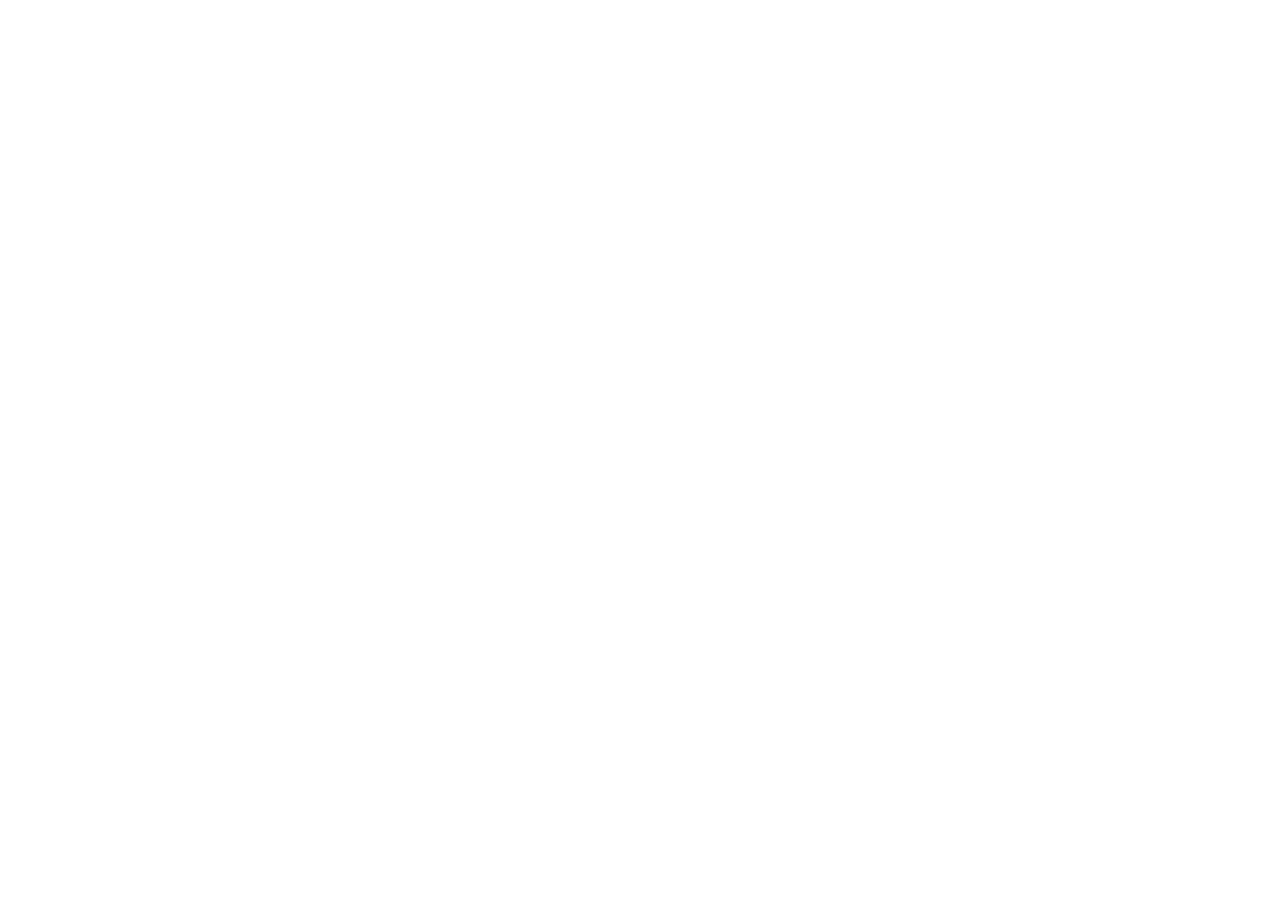
==== index.html @ 62876acc "Added img" ====
<!DOCTYPE html>
<html lang="en">
<head>
    <meta charset="UTF-8">
    <meta http-equiv="X-UA-Compatible" content="IE=edge">
    <meta name="viewport" content="width=device-width, initial-scale=1.0">
    <title>Document</title>
</head>
<body>
    
</body>
</html>
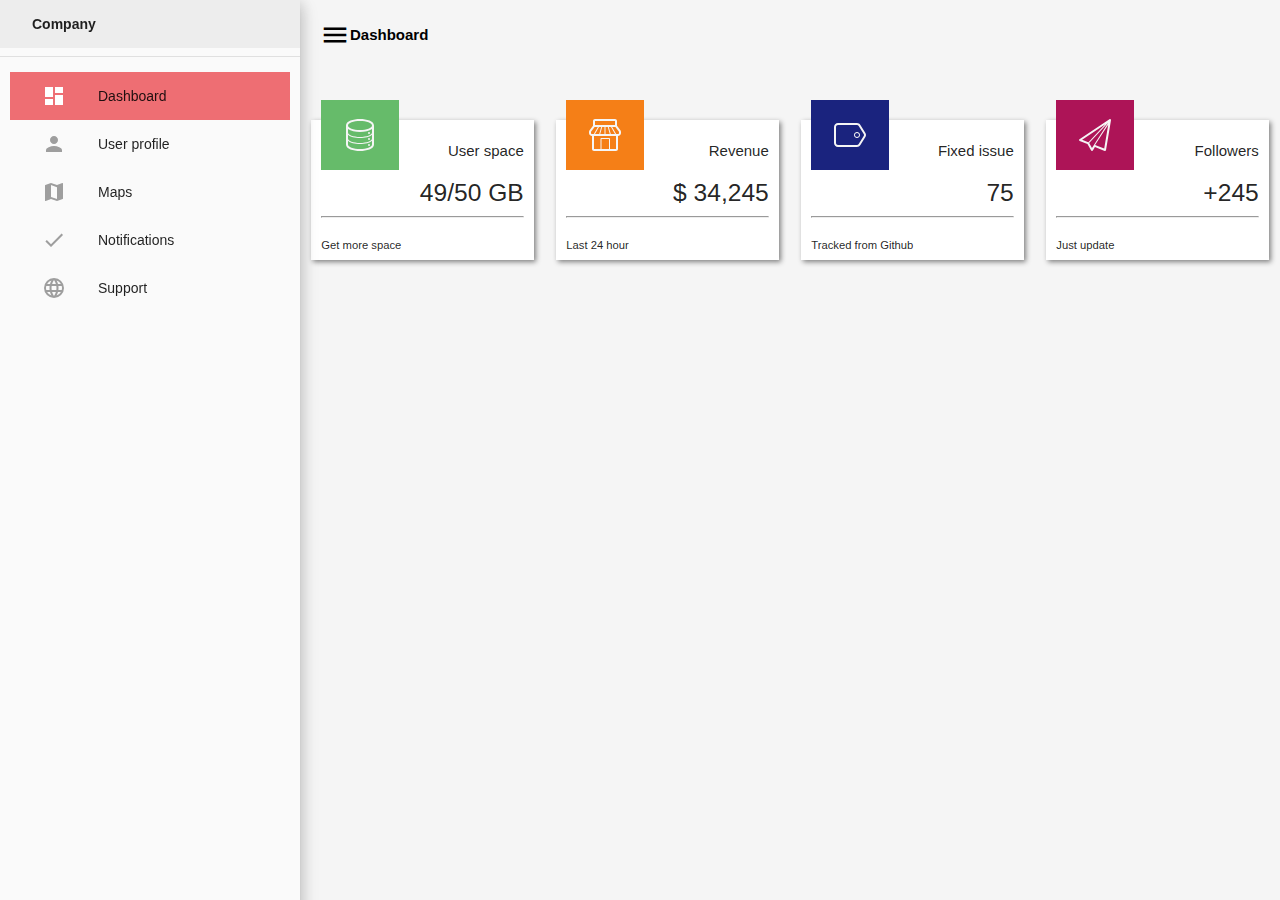
==== commit 085db265: "Added first card" ====
--- a/index.html
+++ b/index.html
@@ -5,8 +5,80 @@
     <meta http-equiv="X-UA-Compatible" content="IE=edge">
     <meta name="viewport" content="width=device-width, initial-scale=1.0">
     <title>Document</title>
+    <link rel="stylesheet" href="./css/materialize.css">
+    <link href="https://fonts.googleapis.com/icon?family=Material+Icons" rel="stylesheet">
+    <link rel="stylesheet" href="./css/style.css">
 </head>
-<body>
-    
+<body class="bg grey lighten-4">
+    <ul id="slide-out" class="sidenav sidenav-fixed grey lighten-5 z-depth-3">
+        <li><a href=""><b>Company</b></a></li>
+        <li><div class="divider"></div></li>
+        <li class="active"><a href="#!" ><i class="material-icons white-text">dashboard</i>Dashboard</a></li>
+        <li class="menu-item"><a href="#!"><i class="material-icons grey-text">person</i>User profile</a></li>
+        <li class="menu-item"><a href="#!"><i class="material-icons grey-text">map</i>Maps</a></li>
+        <li class="menu-item"><a href="#!"><i class="material-icons grey-text">check</i>Notifications</a></li>
+        <li class="menu-item"><a href="#!"><i class="material-icons grey-text">language</i>Support</a></li>
+      </ul>
+    <main>
+        <a href="#" data-target="slide-out" class="sidenav-trigger black-text  menu-icon"><i class="material-icons black-text small">menu</i><b>Dashboard</b></a>
+        <div class="container-fluid">
+            <div class="row">
+                <div class="col s6 m6 l6 xl3 card-item">
+                    <div class="main-part">
+                        <div class="part1 green lighten-1">
+                            <?xml version="1.0" ?><!DOCTYPE svg  PUBLIC '-//W3C//DTD SVG 1.1//EN'  'http://www.w3.org/Graphics/SVG/1.1/DTD/svg11.dtd'><svg enable-background="new 0 0 32 32" height="32px" id="Layer_1" version="1.1" viewBox="0 0 32 32" width="32px" xml:space="preserve" xmlns="http://www.w3.org/2000/svg" xmlns:xlink="http://www.w3.org/1999/xlink"><g id="data"><path d="M16,0C9.256,0,2,2.033,2,6.5v19C2,29.965,9.256,32,16,32c6.743,0,14-2.035,14-6.5v-19   C30,2.033,22.742,0,16,0z M28,25.5c0,2.484-5.373,4.5-12,4.5c-6.628,0-12-2.016-12-4.5v-3.736C6.066,23.893,11.05,25,16,25   c4.95,0,9.934-1.107,12-3.236V25.5z M28,19.5h-0.004c0,0.01,0.004,0.021,0.004,0.031C28,22,22.627,24,16,24c-6.627,0-12-2-12-4.469   c0-0.01,0.004-0.021,0.004-0.031H4v-3.736C6.066,17.893,11.05,19,16,19c4.95,0,9.934-1.107,12-3.236V19.5z M28,13.5h-0.004   c0,0.01,0.004,0.021,0.004,0.031C28,16,22.627,18,16,18c-6.627,0-12-2-12-4.469c0-0.01,0.004-0.021,0.004-0.031H4v-3.436   C6.621,12.061,11.425,13,16,13c4.575,0,9.379-0.939,12-2.936V13.5z M16,11C9.372,11,4,8.984,4,6.5C4,4.014,9.372,2,16,2   c6.627,0,12,2.014,12,4.5C28,8.984,22.627,11,16,11z" fill="whitesmoke"/><circle cx="25" cy="26" fill="whitesmoke" r="1"/><circle cx="25" cy="20" fill="whitesmoke" r="1"/><circle cx="25" cy="14" fill="whitesmoke" r="1"/></g></svg>                        </div>
+                        <div class="part2">
+                            <span>User space</span>
+                            <h5>49/50 GB</h5>
+                            <hr>
+                            <p class="left-align"><small>Get more space</small></p>
+                        </div>
+                    </div>
+                </div>
+                <div class="col s6 m6 l6 xl3 card-item">
+                    <div class="main-part">
+                        <div class="part1 yellow darken-4">
+                            <?xml version="1.0" ?><!DOCTYPE svg  PUBLIC '-//W3C//DTD SVG 1.1//EN'  'http://www.w3.org/Graphics/SVG/1.1/DTD/svg11.dtd'><svg enable-background="new 0 0 32 32" height="32px" id="Layer_1" version="1.1" viewBox="0 0 32 32" width="32px" xml:space="preserve" xmlns="http://www.w3.org/2000/svg" xmlns:xlink="http://www.w3.org/1999/xlink"><path d="M31.4,11.2l-3-3.998c-0.117-0.157-0.256-0.293-0.4-0.423V2c0-1.104-0.896-2-2-2H6  C4.895,0,4,0.896,4,2v4.78C3.856,6.909,3.717,7.044,3.6,7.2l-2.999,3.999C0.213,11.715,0,12.354,0,13v1c0,1.654,1.346,3,3,3h0v13  c0,1.104,0.896,2,2,2h22c1.104,0,2-0.896,2-2V17l0,0c1.654,0,3-1.346,3-3v-1C32,12.354,31.787,11.715,31.4,11.2z M26,2v4H6h0V2H26z   M10.193,15H6.004l4-7h2.189L10.193,15z M13.234,8H15.5v7h-4.266L13.234,8z M16.5,8h2.266l2,7H16.5V8z M19.805,8h2.189l4,7h-4.189  L19.805,8z M2,14v-1c0-0.217,0.07-0.427,0.2-0.6l3-4C5.389,8.148,5.685,8,6,8h2.852l-4,7H3C2.448,15,2,14.553,2,14z M20,30h-7.5V20  H20V30z M27,30h-6V20c0-0.553-0.449-1-1-1h-7.5c-0.552,0-1,0.447-1,1v10H5V17h22V30z M30,14c0,0.553-0.447,1-1,1h-1.854l-4-7H26l0,0  c0.314,0,0.611,0.148,0.799,0.4l3,4C29.93,12.573,30,12.783,30,13V14z" fill="whitesmoke" id="shop_1_"/></svg>
+                        </div>
+                        <div class="part2">
+                            <span>Revenue</span>
+                            <h5>$ 34,245</h5>
+                            <hr>
+                            <p class="left-align"><small>Last 24 hour</small></p>
+                        </div>
+                    </div>
+                </div>
+                <div class="col s6 m6 l6 xl3 card-item">
+                    <div class="main-part">
+                        <div class="part1 indigo darken-4">
+                            <?xml version="1.0" ?><!DOCTYPE svg  PUBLIC '-//W3C//DTD SVG 1.1//EN'  'http://www.w3.org/Graphics/SVG/1.1/DTD/svg11.dtd'><svg enable-background="new 0 0 32 32" height="32px" id="Layer_1" version="1.1" viewBox="0 0 32 32" width="32px" xml:space="preserve" xmlns="http://www.w3.org/2000/svg" xmlns:xlink="http://www.w3.org/1999/xlink"><g id="tag"><path clip-rule="evenodd" d="M31.391,13.883l-5-8c-0.73-1.169-2.012-1.88-3.391-1.88H4   c-2.209,0-4,1.791-4,4v16c0,2.209,1.791,4,4,4h19c1.379,0,2.66-0.711,3.391-1.881l5-8C32.203,16.827,32.203,15.18,31.391,13.883z    M29.695,17.062l-5,8.002c-0.367,0.588-1.002,0.939-1.695,0.939H4c-1.103,0-2-0.898-2-2v-16c0-1.103,0.897-2,2-2h19   c0.693,0,1.328,0.352,1.695,0.939l5,8C30.098,15.587,30.098,16.419,29.695,17.062z" fill="whitesmoke" fill-rule="evenodd"/><path clip-rule="evenodd" d="M23,13.003c-1.658,0-3,1.343-3,3c0,1.657,1.342,3,3,3   c1.656,0,3-1.344,3-3C26,14.346,24.656,13.003,23,13.003z M23,18.004c-1.105,0-2-0.896-2-2c0-1.104,0.895-2,2-2   c1.104,0,2,0.896,2,2C25,17.107,24.104,18.004,23,18.004z" fill="whitesmoke" fill-rule="evenodd"/></g></svg>
+                        </div>
+                        <div class="part2">
+                            <span>Fixed issue</span>
+                            <h5>75</h5>
+                            <hr>
+                            <p class="left-align"><small>Tracked from Github</small></p>
+                        </div>
+                    </div>
+                </div>
+                <div class="col s6 m6 l6 xl3 card-item">
+                    <div class="main-part">
+                        <div class="part1 pink darken-3">
+                            <?xml version="1.0" ?><!DOCTYPE svg  PUBLIC '-//W3C//DTD SVG 1.1//EN'  'http://www.w3.org/Graphics/SVG/1.1/DTD/svg11.dtd'><svg enable-background="new 0 0 32 32" height="32px" id="Layer_1" version="1.1" viewBox="0 0 32 32" width="32px" xml:space="preserve" xmlns="http://www.w3.org/2000/svg" xmlns:xlink="http://www.w3.org/1999/xlink"><path d="M31.543,0.16C31.377,0.053,31.188,0,31,0c-0.193,0-0.387,0.055-0.555,0.168l-30,20  c-0.309,0.205-0.479,0.566-0.439,0.936c0.038,0.369,0.278,0.688,0.623,0.824l7.824,3.131l3.679,6.438  c0.176,0.309,0.503,0.5,0.857,0.504c0.004,0,0.007,0,0.011,0c0.351,0,0.677-0.186,0.857-0.486l2.077-3.463l9.695,3.877  C25.748,31.977,25.873,32,26,32c0.17,0,0.338-0.043,0.49-0.129c0.264-0.148,0.445-0.408,0.496-0.707l5-30  C32.051,0.771,31.877,0.377,31.543,0.16z M3.136,20.777L26.311,5.326L9.461,23.363c-0.089-0.053-0.168-0.123-0.266-0.162  L3.136,20.777z M10.189,24.066c-0.002-0.004-0.005-0.006-0.007-0.01L29.125,3.781L12.976,28.943L10.189,24.066z M25.217,29.609  l-8.541-3.416c-0.203-0.08-0.414-0.107-0.623-0.119L29.205,5.686L25.217,29.609z" fill="whitesmoke" id="paperplane"/></svg>
+                        </div>
+                        <div class="part2">
+                            <span>Followers</span>
+                            <h5>+245</h5>
+                            <hr>
+                            <p class="left-align"><small>Just update</small></p>
+                        </div>
+                    </div>
+                </div>
+                
+            </div>
+        </div>
+    </main>
+    <script src="./js/materialize.js"></script>
+    <script src="./js/script.js"></script>
 </body>
 </html>--- a/css/style.css
+++ b/css/style.css
@@ -0,0 +1,61 @@
+
+.active {
+  background-color: #ee6e73 !important;
+  margin: 15px 10px 0px 10px;
+}
+.menu-item {
+  margin: 0px 10px 0px 10px;
+}
+.menu-item:hover {
+  background-color: #ee6e73;
+}
+header,
+main,
+footer {
+  padding-left: 300px;
+}
+
+@media only screen and (max-width: 992px) {
+  header,
+  main,
+  footer {
+    padding-left: 0;
+  }
+}
+.menu-icon {
+  display: flex;
+  align-items: center;
+  padding: 20px;
+}
+.card-item{
+        
+}
+.main-part{
+    width: 100%;
+    height: 140px;
+    background-color: white;
+    position: relative;
+    margin-top: 50px;
+    box-shadow: 2px 2px 5px grey;
+    
+}
+.part1{
+    width: 35%;
+    height: 70px;
+    top: -20px;
+    left: 10px;
+    position: relative;
+    display: flex;
+    justify-content: center;
+    align-items: center;
+} 
+.part2{
+    position: relative;
+    margin: 10px;
+    top: -60px;
+    
+    text-align: right;
+}  
+.part3{
+    position: relative;
+}
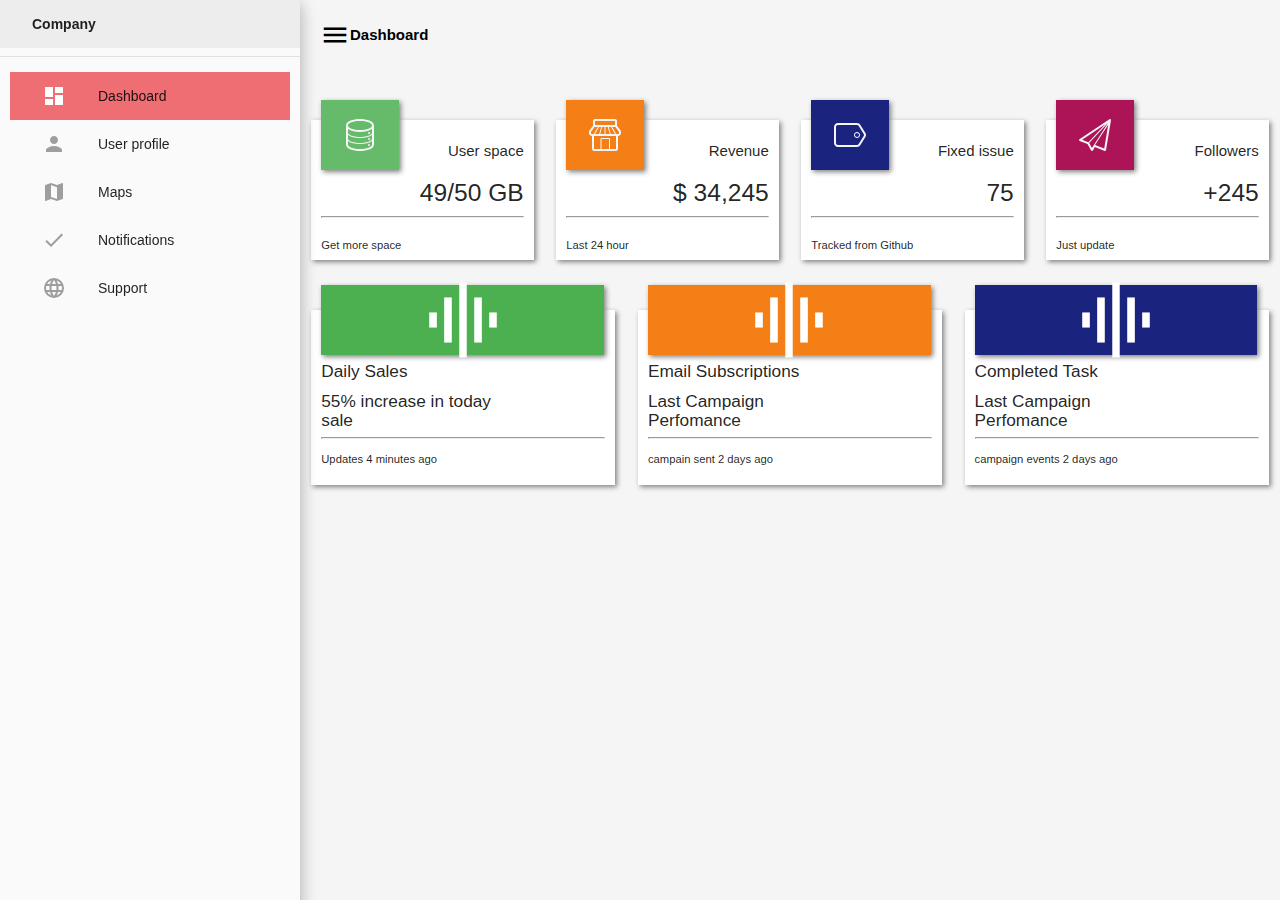
==== commit b617a4cc: "Added second cards" ====
--- a/index.html
+++ b/index.html
@@ -76,6 +76,47 @@
                 </div>
                 
             </div>
+            <div class="row">
+                <div class="col s12 m4 l4 xl4">
+                    <div class="main-plan">
+                        <div class="plan1 green">
+                            <i class="material-icons white-text large">graphic_eq</i>
+                        </div>
+                        <div class="plan2">
+                            <h6>Daily Sales</h6>
+                            <h6>55% increase in today <br> sale</h6>
+                            <hr>
+                            <small>Updates 4 minutes ago</small>
+                        </div>
+                    </div>
+                </div>
+                <div class="col s12 m4 l4 xl4">
+                    <div class="main-plan">
+                        <div class="plan1 yellow darken-4">
+                            <i class="material-icons white-text large">graphic_eq</i>
+                        </div>
+                        <div class="plan2">
+                            <h6>Email Subscriptions</h6>
+                            <h6>Last Campaign <br>  Perfomance</h6>
+                            <hr>
+                            <small>campain sent 2 days ago</small>
+                        </div>
+                    </div>
+                </div>
+                <div class="col s12 m4 l4 xl4">
+                    <div class="main-plan">
+                        <div class="plan1 indigo darken-4">
+                            <i class="material-icons white-text large">graphic_eq</i>
+                        </div>
+                        <div class="plan2">
+                            <h6>Completed Task</h6>
+                            <h6>Last Campaign <br> Perfomance</h6>
+                            <hr>
+                            <small>campaign events 2 days ago</small>
+                        </div>
+                    </div>
+                </div>
+            </div>
         </div>
     </main>
     <script src="./js/materialize.js"></script>
--- a/css/style.css
+++ b/css/style.css
@@ -48,6 +48,7 @@
     display: flex;
     justify-content: center;
     align-items: center;
+    box-shadow: 2px 2px 5px grey;
 } 
 .part2{
     position: relative;
@@ -59,3 +60,27 @@
 .part3{
     position: relative;
 }
+.main-plan{
+    width: 100%;
+    height: 175px;
+    margin-top: 30px;
+    background-color: white;
+    position: relative;
+    box-shadow: 2px 2px 5px grey;
+}
+.plan1{
+    width: 93%;
+    height: 70px;
+    top: -25px;
+    left: 10px;
+    position: relative;
+    display: flex;
+    justify-content: center;
+    align-items: center;
+    box-shadow: 2px 2px 5px grey;
+}
+.plan2{
+    position: relative;
+    margin: 10px;
+    top: -30px;
+}
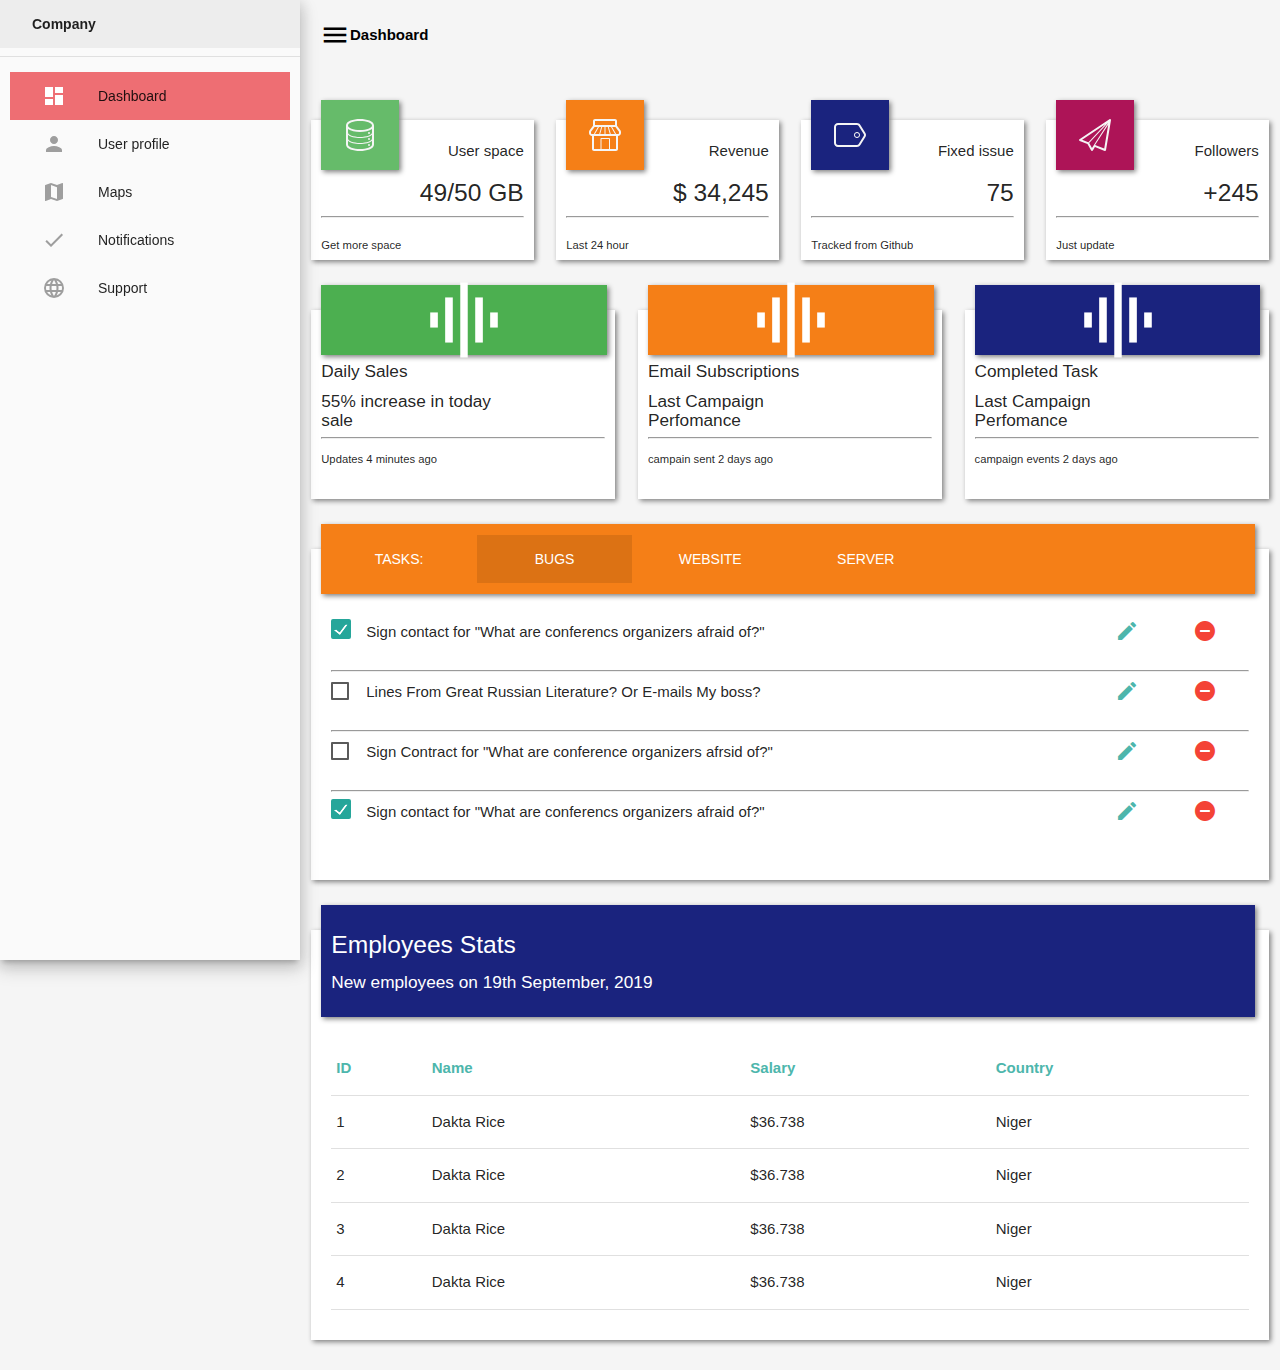
==== commit 6d225edb: "Added third and four card" ====
--- a/index.html
+++ b/index.html
@@ -117,6 +117,105 @@
                     </div>
                 </div>
             </div>
+            <div class="row">
+                <div class="col s12 m12 l12">
+                    <div class="tasks">
+                        <div class="task1 yellow darken-4">
+                            <ul class="tabs yellow darken-4">
+                                <li class="tab col s2 disabled"><a class="white-text" href="#">Tasks:</a></li>
+                                <li class="tab col s2"><a class="white-text" href="#test1">Bugs</a></li>
+                                <li class="tab col s2"><a class="white-text" href="#test2">Website</a></li>
+                                <li class="tab col s2"><a class="white-text" href="#test3">Server</a></li>
+                            </ul>
+                        </div>
+                        <div class="task2">
+                            <div class="row">
+                                <div class="col s10">
+                                    <input type="checkbox" class="filled-in" checked="checked" />
+                                    <span>Sign contact for "What are conferencs organizers afraid of?"</span>
+                                </div>
+                                <div class="col s1"><i class="material-icons teal-text text-lighten-2">create</i></div>
+                                <div class="col s1"><i class="material-icons red-text">remove_circle</i></div>
+                            </div>
+                            <hr>
+                            <div class="row">
+                                <div class="col s10">
+                                    <input type="checkbox" />
+                                    <span>Lines From Great Russian Literature? Or E-mails My boss?</span>
+                                </div>
+                                <div class="col s1"><i class="material-icons teal-text text-lighten-2">create</i></div>
+                                <div class="col s1"><i class="material-icons red-text">remove_circle</i></div>
+                            </div>
+                            <hr>
+                            <div class="row">
+                                <div class="col s10">
+                                    <input type="checkbox" />
+                                    <span>Sign Contract for "What are conference organizers afrsid of?"</span>
+                                </div>
+                                <div class="col s1"><i class="material-icons teal-text text-lighten-2">create</i></div>
+                                <div class="col s1"><i class="material-icons red-text">remove_circle</i></div>
+                            </div>
+                            <hr>
+                            <div class="row">
+                                <div class="col s10">
+                                    <input type="checkbox" class="filled-in" checked="checked" />
+                                    <span>Sign contact for "What are conferencs organizers afraid of?"</span>
+                                </div>
+                                <div class="col s1"><i class="material-icons teal-text text-lighten-2">create</i></div>
+                                <div class="col s1"><i class="material-icons red-text">remove_circle</i></div>
+                            </div>
+                        </div>
+                    </div>
+                </div>
+            </div>
+            <div class="row">
+                <div class="col s12 m12 l12">
+                    <div class="tasks">
+                        <div class="task3 indigo darken-4 white-text">
+                            <p><h5>Employees Stats</h5></p>
+                            <p><h6>New employees on 19th September, 2019</h6></p>
+                        </div>
+                        <div class="task2">
+                            <table>
+                                <thead>
+                                    <tr class="teal-text text-lighten-2" >
+                                        <th>ID</th>
+                                        <th>Name</th>
+                                        <th>Salary</th>
+                                        <th>Country</th>
+                                    </tr>
+                                </thead>
+                                <tbody>
+                                    <tr>
+                                        <td>1</td>
+                                        <td>Dakta Rice</td>
+                                        <td>$36.738</td>
+                                        <td>Niger</td>
+                                    </tr>
+                                    <tr>
+                                        <td>2</td>
+                                        <td>Dakta Rice</td>
+                                        <td>$36.738</td>
+                                        <td>Niger</td>
+                                    </tr>
+                                    <tr>
+                                        <td>3</td>
+                                        <td>Dakta Rice</td>
+                                        <td>$36.738</td>
+                                        <td>Niger</td>
+                                    </tr>
+                                    <tr>
+                                        <td>4</td>
+                                        <td>Dakta Rice</td>
+                                        <td>$36.738</td>
+                                        <td>Niger</td>
+                                    </tr>
+                                </tbody>
+                              </table>
+                        </div>
+                    </div>
+                </div>
+            </div>
         </div>
     </main>
     <script src="./js/materialize.js"></script>
--- a/css/style.css
+++ b/css/style.css
@@ -27,9 +27,7 @@
   align-items: center;
   padding: 20px;
 }
-.card-item{
-        
-}
+
 .main-part{
     width: 100%;
     height: 140px;
@@ -54,7 +52,7 @@
     position: relative;
     margin: 10px;
     top: -60px;
-    
+    height: auto;
     text-align: right;
 }  
 .part3{
@@ -62,14 +60,14 @@
 }
 .main-plan{
     width: 100%;
-    height: 175px;
+    height: auto;
     margin-top: 30px;
     background-color: white;
     position: relative;
     box-shadow: 2px 2px 5px grey;
 }
 .plan1{
-    width: 93%;
+    width: 94%;
     height: 70px;
     top: -25px;
     left: 10px;
@@ -82,5 +80,47 @@
 .plan2{
     position: relative;
     margin: 10px;
+    height: auto;
     top: -30px;
 }
+.tasks{
+    width: 100%;
+    height: auto;
+    margin-top: 20px;
+    background-color: white;
+    position: relative;
+    box-shadow: 2px 2px 5px grey;
+}
+.task1{
+    width: 97.5%;
+    height: 70px;
+    top: -25px;
+    left: 10px;
+    position: relative;
+    display: flex;
+    justify-content: center;
+    align-items: center;
+    box-shadow: 2px 2px 5px grey;
+}
+.task2{
+    position: relative;
+    margin: 10px;
+    top: -20px;
+    height: auto;
+    padding: 10px;
+}
+.tab:hover{
+    background-color:rgb(0, 0, 0,0.1);
+}
+.tab:nth-child(2){
+    background-color:rgb(0, 0, 0,0.1);
+}
+.task3{
+    width: 97.5%;
+    height: auto;
+    top: -25px;
+    left: 10px;
+    position: relative;
+    padding: 10px;
+    box-shadow: 2px 2px 5px grey;
+}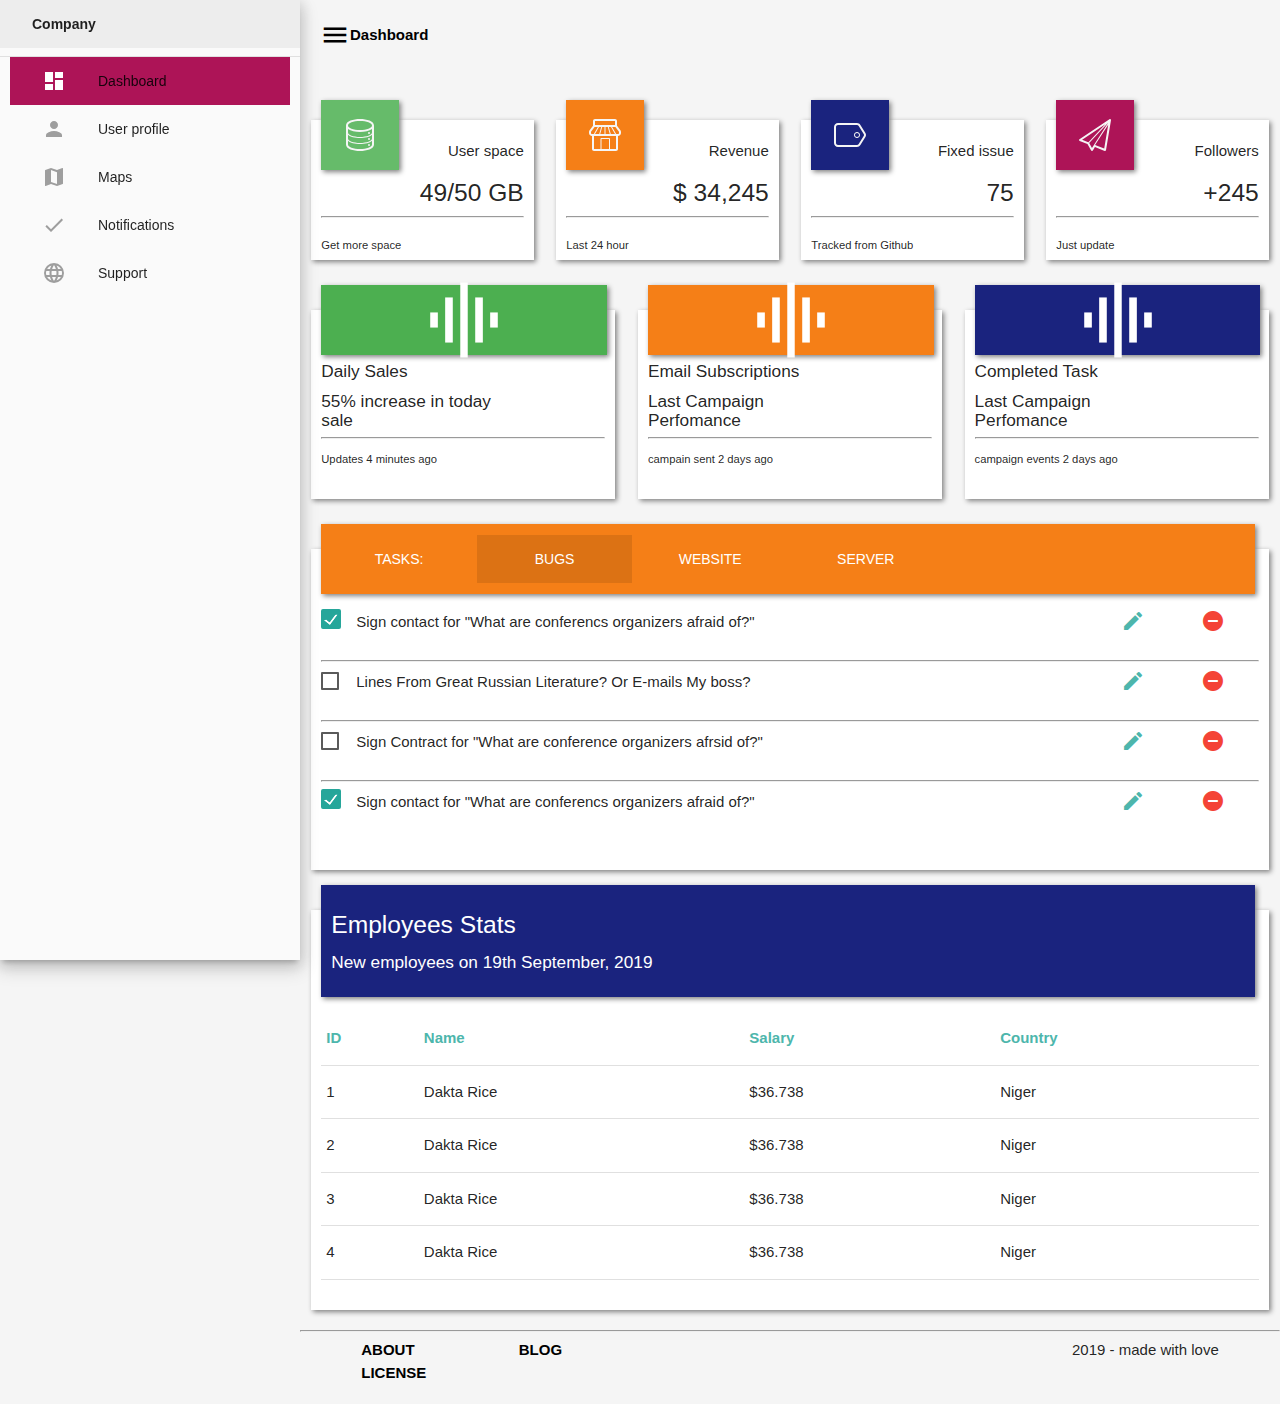
==== commit 62f1c5cc: "Added user info and footer" ====
--- a/index.html
+++ b/index.html
@@ -13,8 +13,8 @@
     <ul id="slide-out" class="sidenav sidenav-fixed grey lighten-5 z-depth-3">
         <li><a href=""><b>Company</b></a></li>
         <li><div class="divider"></div></li>
-        <li class="active"><a href="#!" ><i class="material-icons white-text">dashboard</i>Dashboard</a></li>
-        <li class="menu-item"><a href="#!"><i class="material-icons grey-text">person</i>User profile</a></li>
+        <li class="active-menu"><a href="" ><i class="material-icons white-text">dashboard</i>Dashboard</a></li>
+        <li class="menu-item"><a href="./page_user_profile.html"><i class="material-icons grey-text">person</i>User profile</a></li>
         <li class="menu-item"><a href="#!"><i class="material-icons grey-text">map</i>Maps</a></li>
         <li class="menu-item"><a href="#!"><i class="material-icons grey-text">check</i>Notifications</a></li>
         <li class="menu-item"><a href="#!"><i class="material-icons grey-text">language</i>Support</a></li>
@@ -26,7 +26,8 @@
                 <div class="col s6 m6 l6 xl3 card-item">
                     <div class="main-part">
                         <div class="part1 green lighten-1">
-                            <?xml version="1.0" ?><!DOCTYPE svg  PUBLIC '-//W3C//DTD SVG 1.1//EN'  'http://www.w3.org/Graphics/SVG/1.1/DTD/svg11.dtd'><svg enable-background="new 0 0 32 32" height="32px" id="Layer_1" version="1.1" viewBox="0 0 32 32" width="32px" xml:space="preserve" xmlns="http://www.w3.org/2000/svg" xmlns:xlink="http://www.w3.org/1999/xlink"><g id="data"><path d="M16,0C9.256,0,2,2.033,2,6.5v19C2,29.965,9.256,32,16,32c6.743,0,14-2.035,14-6.5v-19   C30,2.033,22.742,0,16,0z M28,25.5c0,2.484-5.373,4.5-12,4.5c-6.628,0-12-2.016-12-4.5v-3.736C6.066,23.893,11.05,25,16,25   c4.95,0,9.934-1.107,12-3.236V25.5z M28,19.5h-0.004c0,0.01,0.004,0.021,0.004,0.031C28,22,22.627,24,16,24c-6.627,0-12-2-12-4.469   c0-0.01,0.004-0.021,0.004-0.031H4v-3.736C6.066,17.893,11.05,19,16,19c4.95,0,9.934-1.107,12-3.236V19.5z M28,13.5h-0.004   c0,0.01,0.004,0.021,0.004,0.031C28,16,22.627,18,16,18c-6.627,0-12-2-12-4.469c0-0.01,0.004-0.021,0.004-0.031H4v-3.436   C6.621,12.061,11.425,13,16,13c4.575,0,9.379-0.939,12-2.936V13.5z M16,11C9.372,11,4,8.984,4,6.5C4,4.014,9.372,2,16,2   c6.627,0,12,2.014,12,4.5C28,8.984,22.627,11,16,11z" fill="whitesmoke"/><circle cx="25" cy="26" fill="whitesmoke" r="1"/><circle cx="25" cy="20" fill="whitesmoke" r="1"/><circle cx="25" cy="14" fill="whitesmoke" r="1"/></g></svg>                        </div>
+                            <?xml version="1.0" ?><!DOCTYPE svg  PUBLIC '-//W3C//DTD SVG 1.1//EN'  'http://www.w3.org/Graphics/SVG/1.1/DTD/svg11.dtd'><svg enable-background="new 0 0 32 32" height="32px" id="Layer_1" version="1.1" viewBox="0 0 32 32" width="32px" xml:space="preserve" xmlns="http://www.w3.org/2000/svg" xmlns:xlink="http://www.w3.org/1999/xlink"><g id="data"><path d="M16,0C9.256,0,2,2.033,2,6.5v19C2,29.965,9.256,32,16,32c6.743,0,14-2.035,14-6.5v-19   C30,2.033,22.742,0,16,0z M28,25.5c0,2.484-5.373,4.5-12,4.5c-6.628,0-12-2.016-12-4.5v-3.736C6.066,23.893,11.05,25,16,25   c4.95,0,9.934-1.107,12-3.236V25.5z M28,19.5h-0.004c0,0.01,0.004,0.021,0.004,0.031C28,22,22.627,24,16,24c-6.627,0-12-2-12-4.469   c0-0.01,0.004-0.021,0.004-0.031H4v-3.736C6.066,17.893,11.05,19,16,19c4.95,0,9.934-1.107,12-3.236V19.5z M28,13.5h-0.004   c0,0.01,0.004,0.021,0.004,0.031C28,16,22.627,18,16,18c-6.627,0-12-2-12-4.469c0-0.01,0.004-0.021,0.004-0.031H4v-3.436   C6.621,12.061,11.425,13,16,13c4.575,0,9.379-0.939,12-2.936V13.5z M16,11C9.372,11,4,8.984,4,6.5C4,4.014,9.372,2,16,2   c6.627,0,12,2.014,12,4.5C28,8.984,22.627,11,16,11z" fill="whitesmoke"/><circle cx="25" cy="26" fill="whitesmoke" r="1"/><circle cx="25" cy="20" fill="whitesmoke" r="1"/><circle cx="25" cy="14" fill="whitesmoke" r="1"/></g></svg>                      
+                        </div>
                         <div class="part2">
                             <span>User space</span>
                             <h5>49/50 GB</h5>
@@ -217,6 +218,19 @@
                 </div>
             </div>
         </div>
+        <hr>
+        <div class="container-fluid">
+            <div class="row">
+                <div class="col s6 left-align">
+                    <a href="" class="black-text footer-items"><b>ABOUT</b></a>
+                    <a href="" class="black-text footer-items"><b>BLOG</b></a>
+                    <a href="" class="black-text footer-items"><b>LICENSE</b></a>
+                </div>
+                <div class="col s6 right-align">
+                    <span class="footer-items" >2019 - made with love</span> 
+                </div>
+            </div>
+        </div>
     </main>
     <script src="./js/materialize.js"></script>
     <script src="./js/script.js"></script>
--- a/css/style.css
+++ b/css/style.css
@@ -1,13 +1,12 @@
-
-.active {
-  background-color: #ee6e73 !important;
-  margin: 15px 10px 0px 10px;
+.active-menu {
+  background-color: #ad1457 !important;
+  margin: 0px 10px 0px 10px;
 }
 .menu-item {
   margin: 0px 10px 0px 10px;
 }
 .menu-item:hover {
-  background-color: #ee6e73;
+  background-color: #ad1457;
 }
 header,
 main,
@@ -28,99 +27,158 @@
   padding: 20px;
 }
 
-.main-part{
-    width: 100%;
-    height: 140px;
-    background-color: white;
-    position: relative;
-    margin-top: 50px;
-    box-shadow: 2px 2px 5px grey;
-    
+.main-part {
+  width: 100%;
+  height: 140px;
+  background-color: white;
+  position: relative;
+  margin-top: 50px;
+  box-shadow: 2px 2px 5px grey;
 }
-.part1{
-    width: 35%;
-    height: 70px;
-    top: -20px;
-    left: 10px;
-    position: relative;
-    display: flex;
-    justify-content: center;
-    align-items: center;
-    box-shadow: 2px 2px 5px grey;
-} 
-.part2{
-    position: relative;
-    margin: 10px;
-    top: -60px;
-    height: auto;
-    text-align: right;
-}  
-.part3{
-    position: relative;
+.part1 {
+  width: 35%;
+  height: 70px;
+  top: -20px;
+  left: 10px;
+  position: relative;
+  display: flex;
+  justify-content: center;
+  align-items: center;
+  box-shadow: 2px 2px 5px grey;
 }
-.main-plan{
-    width: 100%;
-    height: auto;
-    margin-top: 30px;
-    background-color: white;
-    position: relative;
-    box-shadow: 2px 2px 5px grey;
+.part2 {
+  position: relative;
+  margin: 10px;
+  top: -60px;
+  height: auto;
+  text-align: right;
 }
-.plan1{
-    width: 94%;
-    height: 70px;
-    top: -25px;
-    left: 10px;
-    position: relative;
-    display: flex;
-    justify-content: center;
-    align-items: center;
-    box-shadow: 2px 2px 5px grey;
+.part3 {
+  position: relative;
 }
-.plan2{
-    position: relative;
-    margin: 10px;
-    height: auto;
-    top: -30px;
+.main-plan {
+  width: 100%;
+  height: auto;
+  margin-top: 30px;
+  background-color: white;
+  position: relative;
+  box-shadow: 2px 2px 5px grey;
 }
-.tasks{
-    width: 100%;
-    height: auto;
-    margin-top: 20px;
-    background-color: white;
-    position: relative;
-    box-shadow: 2px 2px 5px grey;
+.plan1 {
+  width: 94%;
+  height: 70px;
+  top: -25px;
+  left: 10px;
+  position: relative;
+  display: flex;
+  justify-content: center;
+  align-items: center;
+  box-shadow: 2px 2px 5px grey;
 }
-.task1{
-    width: 97.5%;
-    height: 70px;
-    top: -25px;
-    left: 10px;
-    position: relative;
-    display: flex;
-    justify-content: center;
-    align-items: center;
-    box-shadow: 2px 2px 5px grey;
+.plan2 {
+  position: relative;
+  margin: 10px;
+  height: auto;
+  top: -30px;
 }
-.task2{
-    position: relative;
-    margin: 10px;
-    top: -20px;
-    height: auto;
-    padding: 10px;
+.tasks {
+  width: 100%;
+  height: auto;
+  margin-top: 20px;
+  background-color: white;
+  position: relative;
+  box-shadow: 2px 2px 5px grey;
 }
-.tab:hover{
-    background-color:rgb(0, 0, 0,0.1);
+.task1 {
+  width: 97.5%;
+  height: 70px;
+  top: -25px;
+  left: 10px;
+  position: relative;
+  display: flex;
+  justify-content: center;
+  align-items: center;
+  box-shadow: 2px 2px 5px grey;
 }
-.tab:nth-child(2){
-    background-color:rgb(0, 0, 0,0.1);
+.task2 {
+  position: relative;
+  margin: auto;
+  top: -20px;
+  height: auto;
+  padding: 10px;
 }
-.task3{
-    width: 97.5%;
-    height: auto;
-    top: -25px;
-    left: 10px;
-    position: relative;
-    padding: 10px;
-    box-shadow: 2px 2px 5px grey;
-}+.tab:hover {
+  background-color: rgb(0, 0, 0, 0.1);
+}
+.tab:nth-child(2) {
+  background-color: rgb(0, 0, 0, 0.1);
+}
+.task3 {
+  width: 97.5%;
+  height: auto;
+  top: -25px;
+  left: 10px;
+  position: relative;
+  padding: 10px;
+  box-shadow: 2px 2px 5px grey;
+}
+.profile-info {
+  width: 100%;
+  height: auto;
+  margin: 50px 0;
+  background-color: white;
+  position: relative;
+  box-shadow: 2px 2px 5px grey;
+}
+.profile-info-part-one {
+  width: 97.5%;
+  height: auto;
+  top: -25px;
+  left: 10px;
+  position: relative;
+  padding: 10px;
+  box-shadow: 2px 2px 5px grey;
+}
+.profile-info-part-two {
+  position: relative;
+  margin: auto;
+  top: -20px;
+  height: auto;
+  padding: 10px;
+}
+.input-field {
+  height: 15px;
+}
+.update-btn {
+  margin-top: 10px;
+}
+.person-profile {
+  width: 100%;
+  height: auto;
+  margin-top: 50px;
+  background-color: white;
+  position: relative;
+  box-shadow: 2px 2px 5px grey;
+}
+.person-img {
+  width: 50%;
+  height: auto;
+  margin: auto;
+  top: -20px;
+  left: 20px;
+  position: relative;
+}
+.person-info {
+  position: relative;
+  margin: auto;
+  top: -20px;
+  height: auto;
+  padding: 10px;
+  display: flex;
+  flex-direction: column;
+  text-align: center;
+}
+.footer-items{
+    padding: 20px 50px;
+
+}
